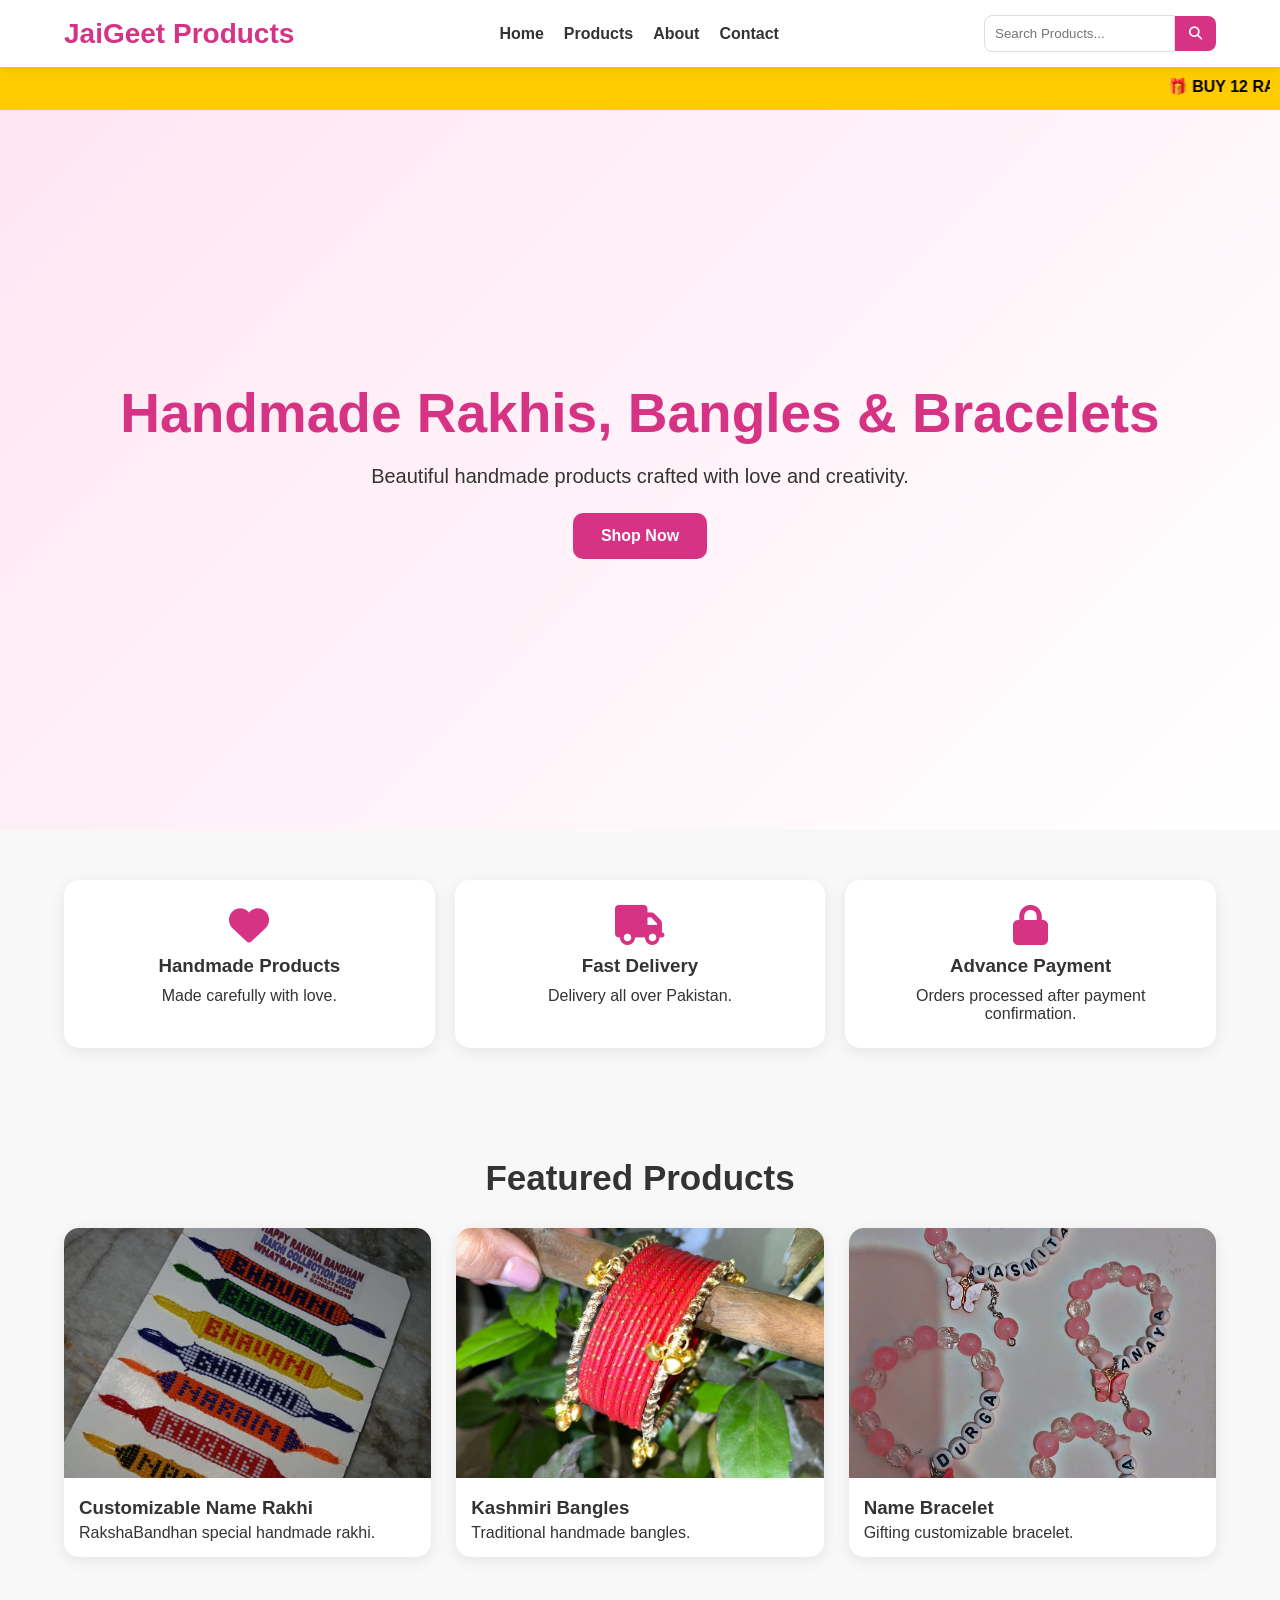
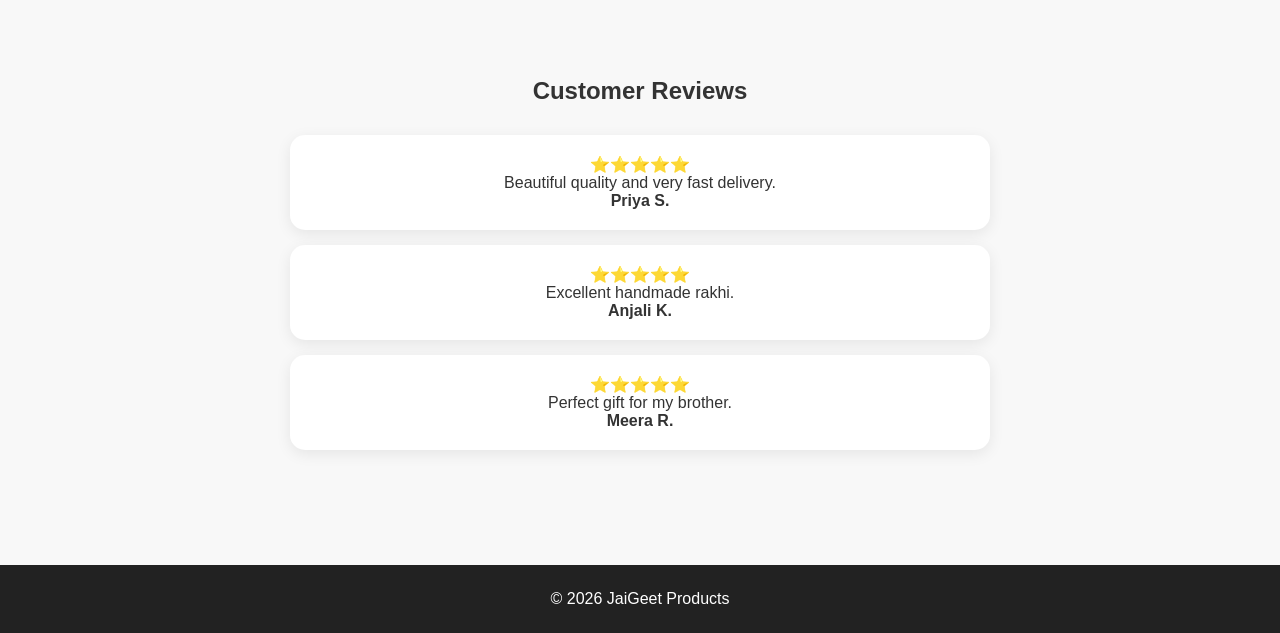
==== index.html @ 8deb8811 "Add files via upload" ====
<!DOCTYPE html>
<html lang="en">
<head>

    <meta charset="UTF-8">
    <meta name="discription" content="Buy homemade rakhi, bangles and bracelets from jaigeet products. Customized gifts with delivery across Pakistan.">

    <title>JaiGeet Products | Homemade rakhi, bangles and bracelets</title>

    <link rel="stylesheet" href="style.css">
    <link rel="stylesheet" href="produts.html">

    <link rel="stylesheet" href="https://cdnjs.cloudflare.com/ajax/libs/font-awesome/6.5.0/css/all.min.css">

</head>

<body>

    <!-- HEADER -->

    <header class="header">

        <div class="logo">
            JaiGeet Products
        </div>

        <nav class="nav">

            <a href="index.html">Home</a>

            <a href="products.html">Products</a>

            <a href="about.html">About</a>

            <a href="contact.html">Contact</a>

        </nav>

        <div class="search-box">

            <input type="text" placeholder="Search Products..." id="searchInput">

            <button>
                <i class="fas fa-search"></i>
            </button>

        </div>

    </header>

    <!-- SPECIAL OFFER -->

    <div class="offer-bar">

        <marquee>

            🎁 BUY 12 RAKHI AND GET 1 FREE RAKHI 🎁
            FREE DELIVERY IF YOU ORDER US 12 OR MORE ITEMS 


        </marquee>

    </div>

    <!-- HERO SECTION -->

    <section class="hero">

        <div class="hero-content">

            <h1>

                Handmade Rakhis,
                Bangles &
                Bracelets

            </h1>

            <p>

                Beautiful handmade products
                crafted with love and creativity.

            </p>

            <a href="products.html" class="shop-btn">

                Shop Now

            </a>

        </div>

    </section>

    <!-- FEATURES -->

    <section class="features">

        <div class="feature-box">

            <i class="fas fa-heart"></i>

            <h3>Handmade Products</h3>

            <p>

                Made carefully with love.

            </p>

        </div>

        <div class="feature-box">

            <i class="fas fa-truck"></i>

            <h3>Fast Delivery</h3>

            <p>

                Delivery all over Pakistan.

            </p>

        </div>

        <div class="feature-box">

            <i class="fas fa-lock"></i>

            <h3>Advance Payment</h3>

            <p>

                Orders processed after payment confirmation.

            </p>

        </div>

    </section>

    <!-- FEATURED PRODUCTS -->

    <section class="featured">

        <h2>

            Featured Products

        </h2>

        <div class="featured-grid">

            <div class="featured-card">

                <img src="colorful moti named rakhi 1.jpeg" alt="homemade rakhi by jaigeet products">

                <h3>

                    Customizable Name Rakhi

                </h3>

                <p>

                    RakshaBandhan special handmade rakhi.

                </p>

            </div>

            <div class="featured-card">

                <img src="red bangles.jpeg" alt="homemade bangles by jaigeet products">

                <h3>

                    Kashmiri Bangles

                </h3>

                <p>

                    Traditional handmade bangles.

                </p>

            </div>

            <div class="featured-card">

                <img src="name customized elastic bracelet 1.jpeg" alt="homemade bracelet by jaigeet products">

                <h3>

                    Name Bracelet

                </h3>

                <p>

                    Gifting customizable bracelet.

                </p>

            </div>

        </div>

    </section>

    <!-- CUSTOMER FEEDBACK -->

    <section class="feedback">

        <h2>

            Customer Reviews

        </h2>

        <div class="review-box">

            ⭐⭐⭐⭐⭐

            <p>

                Beautiful quality and very fast delivery.

            </p>

            <h4>

                Priya S.

            </h4>

        </div>

        <div class="review-box">

            ⭐⭐⭐⭐⭐

            <p>

                Excellent handmade rakhi.

            </p>

            <h4>

                Anjali K.

            </h4>

        </div>

        <div class="review-box">

            ⭐⭐⭐⭐⭐

            <p>

                Perfect gift for my brother.

            </p>

            <h4>

                Meera R.

            </h4>

        </div>

    </section>

    <!-- FOOTER -->

    <footer>

        <p>

            © 2026 JaiGeet Products

        </p>

    </footer>

    <script src="script.js"></script>

</body>

</html>
---- style.css ----
/* =====================
   RESET
===================== */

*{
    margin:0;
    padding:0;
    box-sizing:border-box;
    font-family:Arial,sans-serif;
}

body{
    background:#f8f8f8;
    color:#333;
    overflow-x:hidden;
}

/* =====================
   HEADER
===================== */

.header{
    background:#fff;
    display:flex;
    justify-content:space-between;
    align-items:center;
    padding:15px 5%;
    box-shadow:0 2px 10px rgba(0,0,0,.08);
    position:sticky;
    top:0;
    z-index:1000;
}

.logo{
    font-size:28px;
    font-weight:bold;
    color:#d63384;
}

.nav{
    display:flex;
    gap:20px;
}

.nav a{
    text-decoration:none;
    color:#333;
    font-weight:600;
    transition:.3s;
}

.nav a:hover{
    color:#d63384;
}

/* =====================
   SEARCH BAR
===================== */

.search-box{
    display:flex;
    align-items:center;
}

.search-box input{
    padding:10px;
    border:1px solid #ddd;
    border-radius:8px 0 0 8px;
    outline:none;
}

.search-box button{
    border:none;
    background:#d63384;
    color:#fff;
    padding:10px 14px;
    border-radius:0 8px 8px 0;
    cursor:pointer;
    transition:.3s;
}

.search-box button:hover{
    background:#b6256d;
}

/* =====================
   OFFER BAR
===================== */

.offer-bar{
    background:#ffcc00;
    color:#000;
    padding:10px;
    font-weight:bold;
}

/* =====================
   HERO
===================== */

.hero{
    min-height:80vh;
    display:flex;
    justify-content:center;
    align-items:center;
    text-align:center;
    background:linear-gradient(
        135deg,
        #ffe6f2,
        #ffffff
    );
    padding:30px;
}

.hero-content h1{
    font-size:55px;
    margin-bottom:20px;
    color:#d63384;
}

.hero-content p{
    font-size:20px;
    margin-bottom:25px;
}

.shop-btn{
    display:inline-block;
    text-decoration:none;
    background:#d63384;
    color:white;
    padding:14px 28px;
    border-radius:10px;
    transition:.3s;
    font-weight:bold;
}

.shop-btn:hover{
    background:#b6256d;
    transform:scale(1.05);
}

/* =====================
   FEATURES
===================== */

.features{
    display:grid;
    grid-template-columns:
    repeat(auto-fit,minmax(250px,1fr));

    gap:20px;
    padding:50px 5%;
}

.feature-box{
    background:white;
    text-align:center;
    padding:25px;
    border-radius:15px;
    box-shadow:0 4px 15px rgba(0,0,0,.08);
    transition:.3s;
}

.feature-box:hover{
    transform:translateY(-5px);
}

.feature-box i{
    font-size:40px;
    color:#d63384;
    margin-bottom:10px;
}

.feature-box h3{
    margin-bottom:10px;
}

/* =====================
   FEATURED PRODUCTS
===================== */

.featured{
    padding:60px 5%;
}

.featured h2{
    text-align:center;
    margin-bottom:30px;
    font-size:35px;
}

.featured-grid{
    display:grid;
    grid-template-columns:
    repeat(auto-fit,minmax(250px,1fr));

    gap:25px;
}

.featured-card{
    background:white;
    border-radius:15px;
    overflow:hidden;
    box-shadow:0 4px 15px rgba(0,0,0,.08);
    transition:.3s;
}

.featured-card:hover{
    transform:translateY(-5px);
}

.featured-card img{
    width:100%;
    height:250px;
    object-fit:cover;
}

.featured-card h3{
    padding:15px 15px 5px;
}

.featured-card p{
    padding:0 15px 15px;
}

/* =====================
   FEEDBACK
===================== */

.feedback{
    padding:60px 5%;
    text-align:center;
}

.feedback h2{
    margin-bottom:30px;
}

.review-box{
    background:white;
    max-width:700px;
    margin:15px auto;
    padding:20px;
    border-radius:15px;
    box-shadow:0 4px 15px rgba(0,0,0,.08);
}

/* =====================
   FOOTER
===================== */

footer{
    background:#222;
    color:white;
    text-align:center;
    padding:25px;
    margin-top:40px;
}

/* =====================
   RESPONSIVE TABLET
===================== */

@media(max-width:992px){

.hero-content h1{
    font-size:42px;
}

.header{
    flex-direction:column;
    gap:15px;
}

}

/* =====================
   RESPONSIVE MOBILE
===================== */

@media(max-width:768px){

.nav{
    flex-wrap:wrap;
    justify-content:center;
}

.hero-content h1{
    font-size:32px;
}

.hero-content p{
    font-size:16px;
}

.search-box{
    width:100%;
}

.search-box input{
    width:100%;
}

.featured-card img{
    height:220px;
}

}

/* =====================
   SMALL MOBILE
===================== */

@media(max-width:480px){

.logo{
    font-size:22px;
}

.hero-content h1{
    font-size:26px;
}

.shop-btn{
    padding:12px 20px;
}

}
/* =========================
   ABOUT PAGE STYLES
========================= */

.about-hero{
    padding:80px 5%;
    text-align:center;
    background:linear-gradient(135deg,#ffe6f2,#fff);
}

.about-hero h1{
    font-size:40px;
    color:#d63384;
    margin-bottom:15px;
}

.about-section{
    display:grid;
    grid-template-columns:repeat(auto-fit,minmax(280px,1fr));
    gap:20px;
    padding:50px 5%;
}

.about-box{
    background:#fff;
    padding:25px;
    border-radius:15px;
    box-shadow:0 4px 15px rgba(0,0,0,0.08);
}

.about-box h2{
    color:#d63384;
    margin-bottom:10px;
}

.about-box ul{
    list-style:none;
    padding-left:0;
}

.about-box ul li{
    margin:8px 0;
}

/* TRUST SECTION */

.trust{
    text-align:center;
    padding:60px 5%;
    background:#f9f9f9;
}

.trust-cards{
    display:flex;
    justify-content:center;
    gap:20px;
    flex-wrap:wrap;
    margin-top:20px;
}

.trust-card{
    background:#fff;
    padding:20px;
    width:150px;
    border-radius:12px;
    box-shadow:0 4px 10px rgba(0,0,0,0.08);
}

.trust-card h3{
    color:#d63384;
    font-size:28px;
}

/* =========================
   CONTACT PAGE STYLES
========================= */

.contact-hero{
    text-align:center;
    padding:70px 5%;
    background:linear-gradient(135deg,#fff,#ffe6f2);
}

.contact-hero h1{
    font-size:40px;
    color:#d63384;
}

.contact-section{
    display:grid;
    grid-template-columns:repeat(auto-fit,minmax(250px,1fr));
    gap:20px;
    padding:50px 5%;
}

.contact-box{
    background:#fff;
    padding:25px;
    border-radius:15px;
    text-align:center;
    box-shadow:0 4px 15px rgba(0,0,0,0.08);
}

.contact-box h2{
    color:#d63384;
    margin-bottom:10px;
}

.btn{
    display:inline-block;
    margin-top:10px;
    padding:10px 20px;
    background:#d63384;
    color:#fff;
    text-decoration:none;
    border-radius:8px;
    transition:0.3s;
}

.btn:hover{
    background:#b6256d;
    transform:scale(1.05);
}

/* FORM */

.form-section{
    padding:50px 5%;
    text-align:center;
}

.form-section form{
    max-width:500px;
    margin:auto;
    display:flex;
    flex-direction:column;
    gap:15px;
}

.form-section input,
.form-section textarea{
    padding:12px;
    border:1px solid #ddd;
    border-radius:8px;
    outline:none;
}

.form-section textarea{
    resize:none;
    height:120px;
}

.form-section button{
    padding:12px;
    background:#d63384;
    color:#fff;
    border:none;
    border-radius:8px;
    cursor:pointer;
    transition:0.3s;
}

.form-section button:hover{
    background:#b6256d;
}

/* SOCIAL ICONS */

.social-section{
    text-align:center;
    padding:50px 5%;
    background:#fff;
}

.social-icons{
    display:flex;
    justify-content:center;
    gap:20px;
    margin-top:15px;
}

.social-icons a{
    font-size:28px;
    color:#333;
    transition:0.3s;
}

.social-icons a:hover{
    color:#d63384;
    transform:scale(1.2);
}

/* TRUST CONTACT */

.trust-contact{
    padding:50px 5%;
    text-align:center;
    background:#f9f9f9;
}

.trust-grid{
    display:grid;
    grid-template-columns:repeat(auto-fit,minmax(200px,1fr));
    gap:20px;
    margin-top:20px;
}

.trust-item{
    background:#fff;
    padding:20px;
    border-radius:12px;
    box-shadow:0 4px 10px rgba(0,0,0,0.08);
}

.trust-item h3{
    color:#d63384;
}
.payment-box{
    background:#fff;
    padding:25px;
    margin:30px auto;
    max-width:600px;
    border-radius:15px;
    box-shadow:0 4px 15px rgba(0,0,0,0.1);
    text-align:center;
}

.payment-box h2{
    color:#d63384;
    margin-bottom:10px;
}

.payment-box ul{
    list-style:none;
    padding:0;
}

.payment-box ul li{
    padding:5px 0;
    font-weight:bold;
}
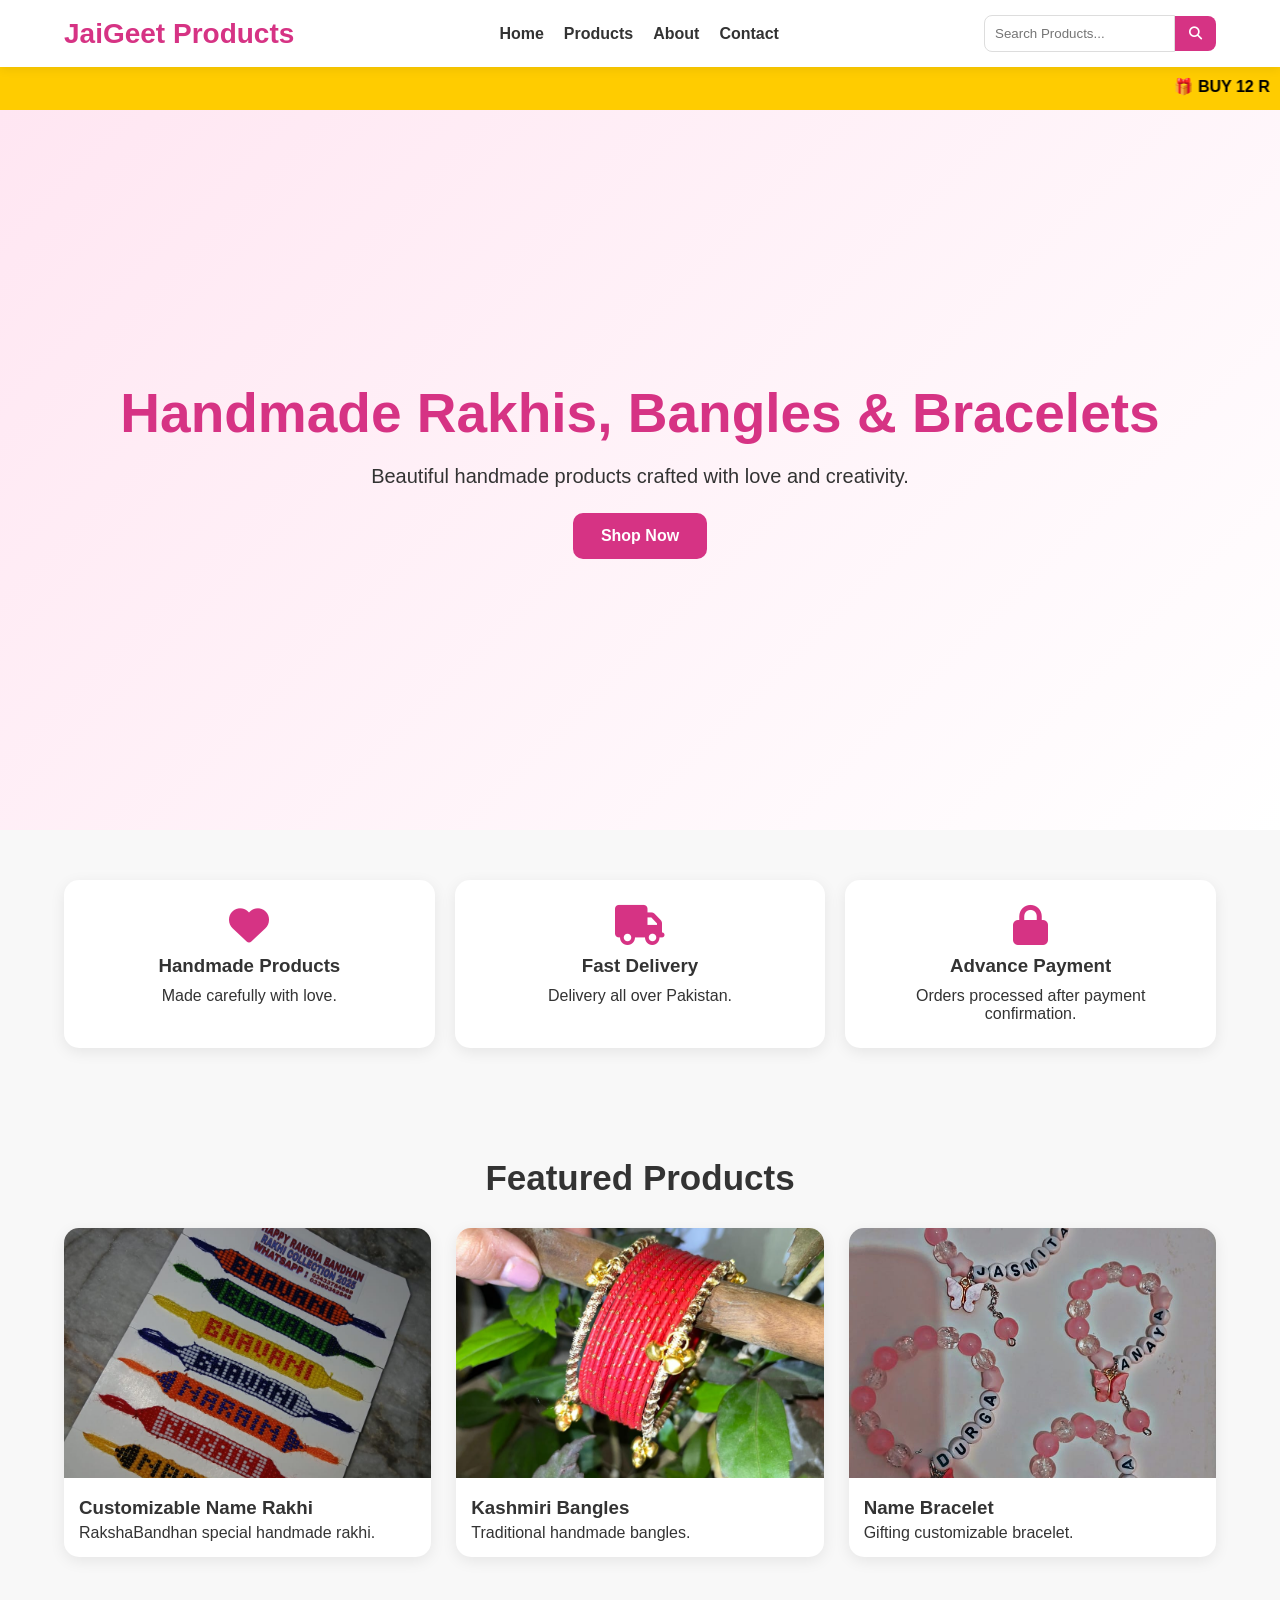
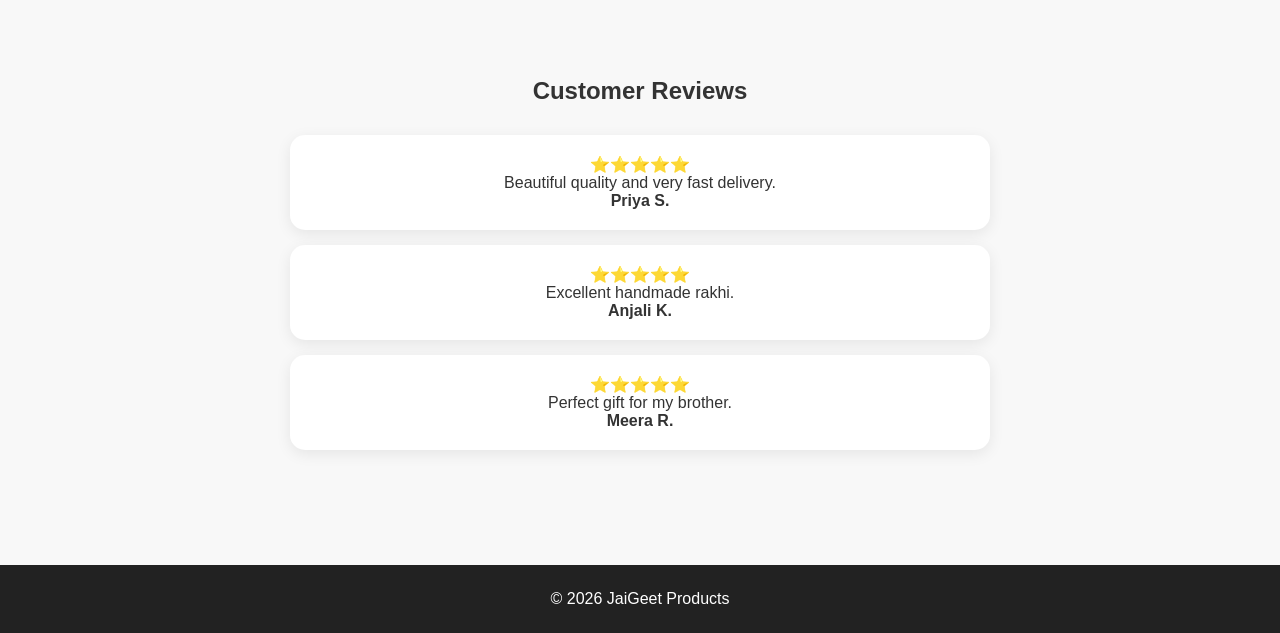
==== commit 16b1d2f4: "Add Google site verification meta tag" ====
--- a/index.html
+++ b/index.html
@@ -4,7 +4,7 @@
 
     <meta charset="UTF-8">
     <meta name="discription" content="Buy homemade rakhi, bangles and bracelets from jaigeet products. Customized gifts with delivery across Pakistan.">
-
+    <meta name="google-site-verification" content="google3c33db06f61aac24.html"/>
     <title>JaiGeet Products | Homemade rakhi, bangles and bracelets</title>
 
     <link rel="stylesheet" href="style.css">
@@ -293,4 +293,4 @@
 
 </body>
 
-</html>+</html>
